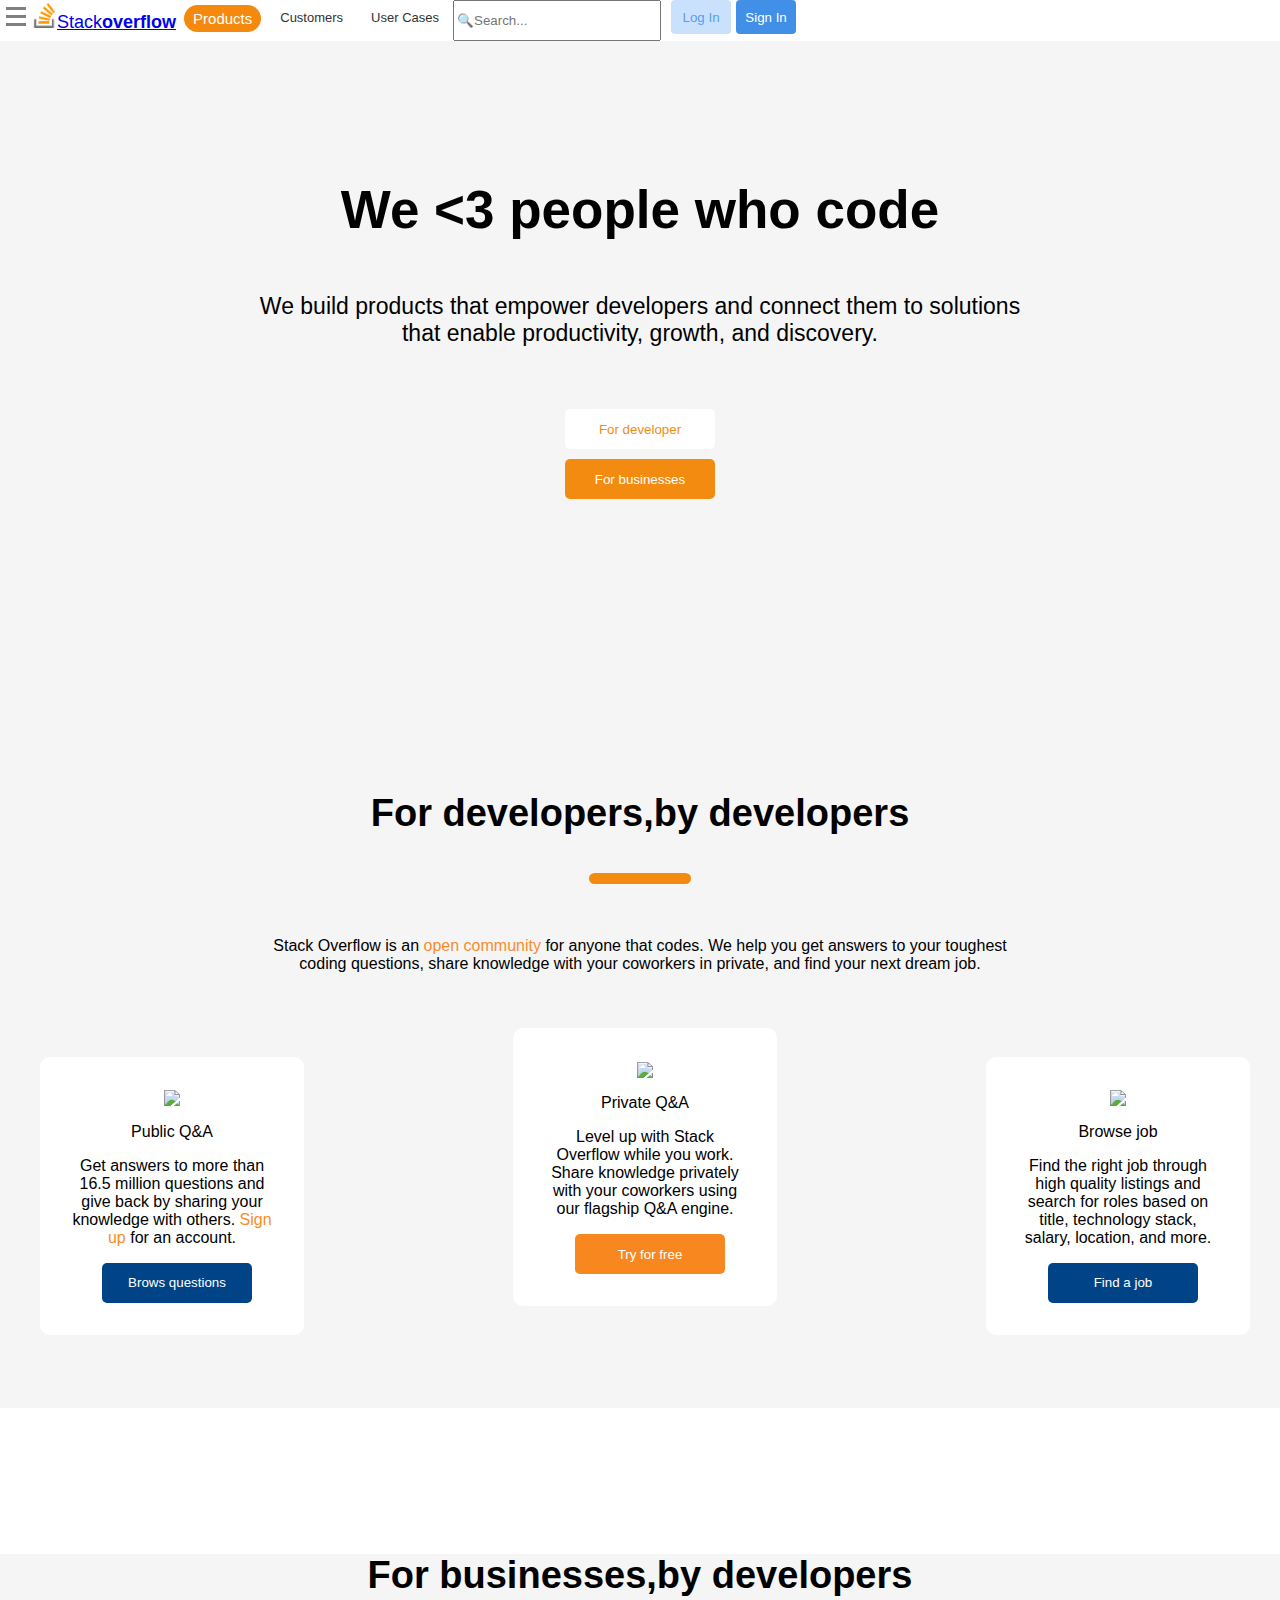
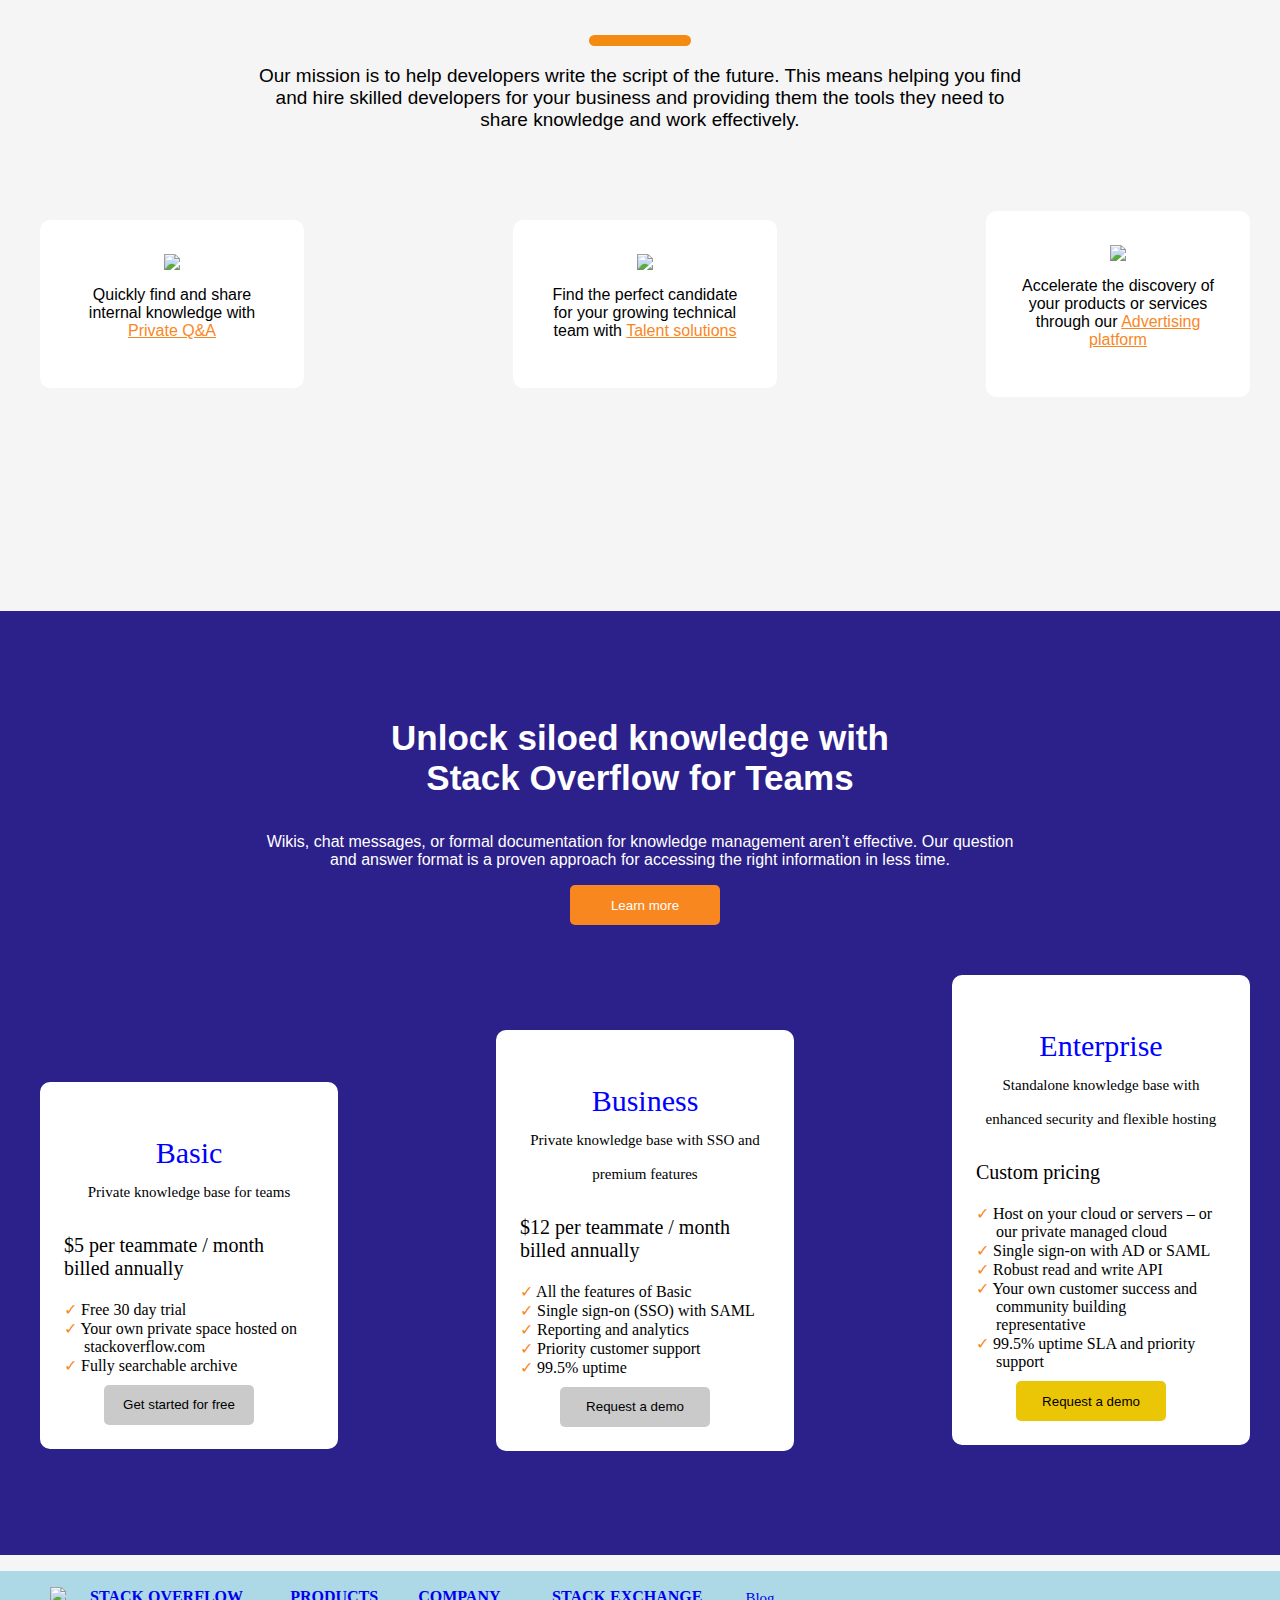
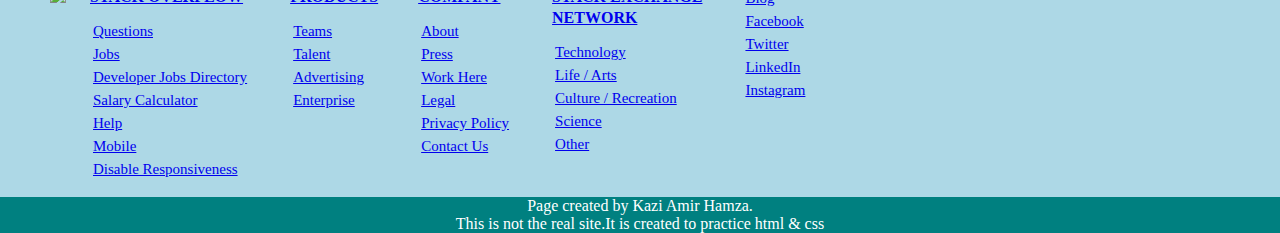
==== index.html @ 3343ac5b "Update and rename stack_overflow_with_internal_css.html to index.html" ====
<!DOCTYPE html>
<html>
 <head>
        <meta charset="utf-8">
        <meta name="apple-mobile-web-app-capable" content="yes">
        <meta content="text/html; charset=utf-8" http-equiv="content-type">
        <meta name="viewport" content="width=device-width, intial-scale=1">
        <title>For Plexus Contest </title>
        <link rel="shortcut icon" href=" ">
		<link rel="stylesheet" href="css/stack-overflow.css">
        
 </head>
 <body>
    <nav>
    <style>
          div {
          width: 10px;
          height: 5px;
          background-color: black;
          margin: 5px 0px;
          }
          div {
          width: 10px;
          height: 5px;
          background-color: black;
          margin: 5px 0px;
          }
          section > div {
          width: 20px;
          height: 3px;
          background-color: gray;
          margin: 5px 0pxs;
          }
    </style>
      <ol id="list-1">
	      <li><button id="button1" style="background-color: white;"><section><div></div><div></div><div></div></section></button></li>
          <li id="a"><a class="img-1" href="https://stackoverflow.com"><span><img width="25px" height="25px" src="[data-uri]">Stack<b>overflow</b></a></li>
          <li><a href="https://stackoverflow.com/#"><button id="b" class="button" style="background-color: #F5890D; color: white;">Products</button></a></li>
          <li><a href="https://stackoverflow.com/teams/customers"><button id="c" class="button" style="background-color: white; color: #313333;">Customers</button></a></li>
          <li><a href="https://stackoverflow.com/teams/use-cases"><button id="d" class="button" style="background-color: white; color:#313333;">User Cases</button></a></li>
          <li><input type="text" placeholder="🔍Search..." name="search" id="e"></li>
          <li><a href="https://stackoverflow.com/users/login?ssrc=head&returnurl=https%3a%2f%2fstackoverflow.com%2f"><button id="f" style="background-color:#C9E1FC; color:#589EF0 ">Log In</button></li>
          <li><a href="https://stackoverflow.com/users/signup?ssrc=head&returnurl=%2fusers%2fstory%2fcurrent"><button id="g" style="background-color:#428FE7; color:white">Sign In</button></a></li>
	   </ol>
     </nav>
    <section  class="bg">
                                    <br><br><br><br><br><br><br>
     <style>
           body, html {
           height: 100%;
           margin: 0;
           }
           .bg {
           background-image: url("background.png");
           background-position: center center;
           background-attachment: fixed;
           width: 100%; 
           background-repeat: no-repeat;
           background-size: cover;
           }
     </style>
   <section>
              <p><b> We <3 people who code</b></p>
    </section>
    <section>
    <section>
              <p id="text-2">We build products that empower developers and connect them to solutions that enable productivity, growth, and discovery.</p>
                                                  <br>
	     <ul class="buttontwo">
		     <li><a href="https://stackoverflow.com/#for-developers"><button  id="button2" style="background-color: white; color:#F48B11;">For developer</button></a></li>
             <li><a href="https://stackoverflow.com/#for-developers"><button id="button2" style="background-color: #F48B11; color: white;">For businesses</button></a></li></ul>
		                              <br><br><br><br><br><br><br>
	 </section>
	 </section>
	 </section>
	 <section><br><br><br><br><br><br>
	 <section>
	        <p align="center" id="text-3"><b>For developers,by developers</b></p>
	        <p align="center" id="text-4" style="background-color: #F48B11;">-<p>
	        <p align="center" id="text-5">Stack Overflow is an <span class="color1">open community</span> for anyone that codes. We help you get answers to your toughest coding questions, share knowledge with your coworkers in private, and find your next dream job.</p>		
	 </section>
	 <section> 
        <ul id="pricing">
             <li id="qa" class="public">
             <img align="center" width="120px" height="auto" src="https://cdn.sstatic.net/Img/home/public-qa.svg?v=d82acaa7df9f">
             <P class="qa"> Public Q&A </p>
             <p class="text-6">Get answers to more than 16.5 million questions and give back by sharing your knowledge with others. <span class="color1">Sign up</span> for an account.</p>
             <a href="https://stackoverflow.com/questions"><button  id="button4" style="background-color: #004487; color: white;">Brows questions</button></a></li>
       
	         <li id="qa" class="private">
             <img align="center" width="120px" height="auto" src="https://cdn.sstatic.net/Img/home/private-qa.svg?v=2c1de180b6d7">
             <P class="qa"> Private Q&A </p>
             <p class="text-6">Level up with Stack Overflow while you work. Share knowledge privately with your coworkers using our flagship Q&A engine.</p>
             <a href="https://stackoverflow.com/teams"><button  id="button4" style="background-color: #F9871F; color: white;">Try for free</button></a></li>
       
	         <li id="qa" class="browse-job">
             <img align="center" width="120px" height="auto" src="https://cdn.sstatic.net/Img/home/jobs.svg?v=931d6c0863ee">
             <P class="qa"> Browse job</p>
             <p class="text-6">Find the right job through high quality listings and search for roles based on title, technology stack, salary, location, and more.</p>
             <a href="https://stackoverflow.com/jobs"><button  id="button4" style="background-color: #004487; color: white;">Find a job</button></a></li>
        </ul>    
	  </section>
                                                <br><br><br>
      </section>
                                           <br><br><br><br><br><br>
      <section>
	     <p align="center" id="text-3"><b>For businesses,by developers</b></p>
	     <p align="center" id="text-4" style="background-color: #F48B11;">-</p>
         <p align="center" id="text-6">Our mission is to help developers write the script of the future. This means helping you find and hire skilled developers for your business and providing them the tools they need to share knowledge and work effectively.</p>
	  <section>
           <ul id="pricing">
           
		   <li id="qa" class="public">
           <img align="center" width="90px" height="auto" src="https://cdn.sstatic.net/Img/home/private-questions.svg?v=a4f1cfb08f7e">
           <p class="text-6">Quickly find and share internal knowledge with
           <a style="color: #F9871F;" href="https://stackoverflow.com/teams"> Private Q&A </a></p></li>
	       
		   <li id="qa" class="private-bz">
           <img align="center" width="90px" height="auto" src="https://cdn.sstatic.net/Img/home/find-candidate.svg?v=9099aa106ad3">
            <p class="text-6">Find the perfect candidate for your growing technical team with 
            <a style="color: #F9871F;" href="https://stackoverflow.com/talent/en">Talent solutions</a></p></li>  
	        
			<li id="qa" class="browse-job">
            <img align="center" width="90px" height="auto" src="https://cdn.sstatic.net/Img/home/accelerate.svg?v=9d4c2786ff02">
            <p class="text-6">Accelerate the discovery of your products or services through our 
            <a style="color: #F9871F;" href="https://stackoverflow.com/advertising">Advertising platform</a></p></li>
        </ul>  
   </section><br><br><br><br><br><br><br><br><br><br><br>
   <section id="price">
	                                             <br><br><br><br>
	         <p class="main">Unlock siloed knowledge with<br> Stack Overflow for Teams</p>
	         <p class="sub-main">Wikis, chat messages, or formal documentation for knowledge management aren’t effective. Our question and answer format is a proven approach for accessing the right information in less time.</p>
	         <a href="https://stackoverflow.com/teams"><button  id="button4" style="background-color: #F9871F; color: white;">Learn more</button></a>
     <ul id="pricing">
	    <ol id="text-10" class="basic">
	         <p align="center" id="text-7">Basic<br>
	            <span align="center" id="text-8">Private knowledge base for teams</span></p>
	         <p align="center" id="text-9">$5 per teammate / month<br>  billed annually</p>
	          <li><span style="color: #F9871F;">✓</span> Free 30 day trial</li>
	          <li><span style="color: #F9871F;">✓</span> Your own private space hosted on<br><span style="color:white;">---</span> stackoverflow.com</li>
	          <li><span style="color: #F9871F;">✓</span> Fully searchable archive</li>
	        <a href="https://stackoverflow.com/teams#get-started"><button  id="button5" style=" align-item: center; border: 3px; border-color: lightblue;background-color: #CACACA; color: black;">Get started for free</button></a>
         </ol>
	     <ol id="text-10" class="business">
	      <p align="center" id="text-7">Business<br>
	            <span align="center" id="text-8">Private knowledge base with SSO and premium features</span></p>
	      <p align="center" id="text-9">$12 per teammate / month<br> billed annually</p>
	         <li><span style="color: #F9871F;">✓</span> All the features of Basic</li>
	         <li><span style="color: #F9871F;">✓</span> Single sign-on (SSO) with SAML</li>
	         <li><span style="color: #F9871F;">✓</span> Reporting and analytics</li>
	         <li><span style="color: #F9871F;">✓</span> Priority customer support</li>
	         <li><span style="color: #F9871F;">✓</span> 99.5% uptime</li>
	      <a href="https://stackoverflow.com/teams#get-started"><button  id="button5" style=" align-item: center; border: 3px; border-color: lightblue;background-color: #CACACA; color: black;">Request a demo</button></a>
         </ol>
	     <ol id="text-10" class="enterprise">
	      <p align="center" id="text-7">Enterprise<br>
	     <span align="center" id="text-8">Standalone knowledge base with enhanced security and flexible hosting</span></p>
	      <p align="center" id="text-9">Custom pricing</p>
	        <li><span style="color: #F9871F;">✓</span> Host on your cloud or servers – or<br><span style="color:white;">---</span> our private managed cloud</li>
	        <li><span style="color: #F9871F;">✓</span> Single sign-on with AD or SAML</li>
        	<li><span style="color: #F9871F;">✓</span> Robust read and write API</li>
	        <li><span style="color: #F9871F;">✓</span> Your own customer success and<br><span style="color:white;">---</span> community building<br><span style="color: white;;">---</span> representative</li>
	        <li><span style="color: #F9871F;">✓</span> 99.5% uptime SLA and priority<br><span style="color:white;">---</span> support</li>
	        <a href="https://stackoverflow.com/teams#get-started"><button  id="button5" style=" align-item: center; border: 3px; border-color: lightblue;background-color: #EBC606; color: black;">Request a demo</button></a>
          </ol>
	   </ul>
	 </section>
	 <section>
	 <section>
	 <section>
	 <section>
	  <ul id="last" class="good">
	     <li><a href="https://stackoverflow.com/"><img width="30px" src="last-icon.png"</a><li>
	  </ul>
	</section>
	<section>
	  <ul id="last">
	     <li class="last-list-header"><a href="https://stackoverflow.com/">STACK OVERFLOW</a></li>
	     <li class="last-list"><a href="https://stackoverflow.com/questions">Questions</a></li>
	     <li class="last-list"><a href="https://stackoverflow.com/jobs">Jobs</a></li>
	     <li class="last-list"><a href="https://stackoverflow.com/jobs/directory/developer-jobs">Developer Jobs Directory</a></li>
	     <li class="last-list"><a href="https://stackoverflow.com/jobs/salary">Salary Calculator</a></li>
	     <li class="last-list"><a href="https://stackoverflow.com/help">Help</a></li>
	     <li class="last-list"><a href="https://stackoverflow.com/?__=1026449001">Mobile</a></li>
	     <li class="last-list"><a href="https://stackoverflow.com/">Disable Responsiveness</a></li>
	  </ul>
   </section>
   <section>
	 <ul id="last">
	     <li class="last-list-header"><a href="https://stackoverflow.com/?products">PRODUCTS</a></li>
	     <li class="last-list"><a href="https://stackoverflow.com/teams">Teams</a></li>
	     <li class="last-list"><a href="https://stackoverflow.com/talent/en">Talent</a></li>
	     <li class="last-list"><a href="https://stackoverflow.com/advertising">Advertising</a></li>
	     <li class="last-list"><a href="https://stackoverflow.com/enterprise">Enterprise</a></li>
	 </ul>
   </section>
   <section>
	 <ul id="last">
	     <li class="last-list-header"><a href="https://stackoverflow.com/company">COMPANY</a></li>
	     <li class="last-list"><a href="https://stackoverflow.com/company">About</a></li>
	     <li class="last-list"><a href="https://stackoverflow.com/company/press">Press</a></li>
	     <li class="last-list"><a href="https://stackoverflow.com/company/work-here">Work Here</a></li>
	     <li class="last-list"><a href="https://stackoverflow.com/legal/terms-of-service">Legal</a></li>
	     <li class="last-list"><a href="https://stackoverflow.com/legal/privacy-policy">Privacy Policy</a></li>
	     <li class="last-list"><a href="https://stackoverflow.com/company/contact">Contact Us</a></li>
	 </ul>
   </section>
   <section>
	  <ul id="last">
	     <li class="last-list-header"><a href="https://stackexchange.com/">STACK EXCHANGE <br>NETWORK</a></li>
	     <li class="last-list"><a href="https://stackoverflow.com/#">Technology</a></li>
	     <li class="last-list"><a href="https://stackoverflow.com/#">Life / Arts</a></li>
	     <li class="last-list"><a href="https://stackoverflow.com/#">Culture / Recreation</a></li>
	     <li class="last-list"><a href="https://stackoverflow.com/#">Science</a></li>
	     <li class="last-list"><a href="https://stackoverflow.com/#">Other</a></li>
	  </ul>
	</section>
	<section>
	  <ul id="last">
	     <li class="last-list"><a href="https://stackoverflow.blog/?blb=1">Blog</a></li>
	     <li class="last-list"><a href="https://www.facebook.com/officialstackoverflow/">Facebook</a></li>
	     <li class="last-list"><a href="https://twitter.com/stackoverflow">Twitter</a></li>
	     <li class="last-list"><a href="https://www.linkedin.com/checkpoint/challengesV2/AQGbjkJAWf4HFQAAAXKmmPeByouNM3AJgGF6tTmCAcLakKCoCs8U2hQqcZT9ISYme5VgnIm-NFNCBq9nj5Kg6gbGVGweWtjNPw">LinkedIn</a></li>
	     <li class="last-list"><a href="https://www.instagram.com/thestackoverflow/">Instagram</a></li>
	  </ul> 
	</section>
    </section>
	</section>
	</section>
 </body>
 <footer style="background-color: teal; color: white; text-align:center;">
 Page created by Kazi Amir Hamza.<br>
 This is not the real site.It is created to practice html & css
 </footer>
 <style>
 body > section > section> p {
    font-weight: 700;
	text-align:center;
	font-size: 53px;
	font-family: Arial,"Helvetica Neue",Helvetica,sans-serif;
}
.color1{
	color: #F88D2C;
}
#qa {
	height: auto;
	background-color: #fff;
	font-family: Arial,"Helvetica Neue",Helvetica,sans-serif;
	border-radius: 10px;
	width: 200px;
	text-align:center;
	display: inline-block;
}
body >section> section > ul {
	display: flex;
	list-style: none;
	justify-content: space-between;
	align-items: center;
    box-sizing: inherit;
	margin-right: 30px;
	margin-top: 50px;
}
body >section{
	background-color: #F5F5F5;
}
.public{
	
	 padding: 32px;
	 margin-top: 30px;
}
.private{
	 padding: 32px;
	 margin-bottom: 32px;
	 margin-top:5px;
}
.browse-job{
	 padding: 32px;	
	 margin-top: 30px;
}
#forbiz{
	display: flex;
	list-style: none;
	background-color: white;
	border-color: red;
	border: 5px;
	justify-content: space-between;
	align-items: center;
    box-sizing: inherit;
	margin-right: 30px;
	margin-top: 50px;
	margin-left: 20px;
	margin-bottom: 50px;
}
 body> section> ul{
	display: flex;
	list-style: none;
	justify-content: space-between;
	align-items: center;
    box-sizing: inherit;
	margin-right: 30px;
	margin-top: 50px;
	background-color: #DFDBD8;
	flex-direction: column;
}
#new{
	text-align:center;
	width: 200px;
}
.private-bz{
	 padding: 32px;
	 margin-top: 30px;
}
#price{
	background-color: #2C208B;
	color: white;
	text-align: center;
	
}
.main{
	font-size:  35px;
    font-family: 'Source Sans Pro',sans-serif;
}
.sub-main{
	font-size:17px;
	font: inherit;
	font-family: 'Source Sans Pro',sans-serif;
	padding:0% 20%;
}
#pricing{
	list-style: none;
	display: flex;
	justify-content: spce-between;
	flex-flow: row wrap;
	align-items: center;
}
.basic{
	margin-right:2px;
}
.business{
	margin: 0px 2px 0px 2px;
	margin-bottom: 60px;
	margin-top: 10px;
}
.enterprise{
	margin-left: 2px;
	margin-bottom: 110px;
	background-color: #3237F8;
	color: white;
}
#last{
	list-style: none;
	color: #848d95;
}
.last{
	list-style:none;
	display: flex;
}
body>section>section>section>section>ul{
    text-decoration: none;
	display: flex;
	justify-content: space-between;
	background-color:;
	color: #B7B7B7;
}
body>section>section>section>section{
	display: flex;
	flex-flow: row wrap;
	background-color:lightblue;
}
.last-list{
	padding: 3px;
	font-size: 15px;
}
.last-list-header{
	text-transform: uppercase;
    font-weight: bold;
    margin-bottom: 12px;
    color: #bbc0c4;
    line-height: 1.30769231;
    max-width: 230px;
}
#button1{
	border: 0px;
	width: 24px;
	height: 14px;
	cursor: pointer;
}
#button4{
	border: 3px;
	border-radius: 5px;
	border-color: #F48B11;
	width: 150px;
	height: 40px;
	margin-left: 10px;
    cursor: pointer;
}
#button5{
	border: 3px;
	border-radius: 5px;
	border-color: #F48B11;
	width: 150px;
	height: 40px;
	margin-left: 10px;
    cursor: pointer;
	align-items: center;
	margin-top: 10px;
	margin-left: 40px;
	padding: opx 10px;
}
.button{
	 text-align: center;
	 font-size: 16px; 
	 margin: 5px;
}
.developer {
	background-color: white;
	border: 1px;
	padding-top: 12px;
	padding-bottom: 12px;
}
.business {
	background-color: #DF6E07; 
}
#c{
	 margin: 5px;
	 border: 0px;
	 border-radius: 20px;
	 padding: 5px 9px;
	 cursor: pointer;
	 font-size: 13px;	 
 }
 #d{
     margin: 5px;
	 border: 0px;
	 border-radius: 20px;
	 padding: 5px 9px;
	 cursor: pointer;
	 font-size: 13px;	
 }
 #e{
	 margin: 0px;
     margin-right: 10px;
	 cursor: text;
	 width: 200px;
	 height: 35px; 
 }
#f{
	 width: 60px;
	 height: 34px;
	 border: 2px;
	 float: left;
	 border-radius: 4px;
}
 #g{
	 width: 60px;
	 height: 34px;
	 border: 2px;
	 border-color: #16A8BE;
	 border-radius: 4px;
	 margin-left: 5px;
	 float: left;
}
 #a{
	 margin-left: 5px;
	 display: flex;
	 font-family: Arial,"Helvetica Neue",Helvetica,sans-serif;
	 font-size: 18px;
     text-align: center;
	 padding: 3px;
 }
 #b{
	 margin: 5px;
	 border: 0px;
	 border-radius: 20px;
	 padding: 5px 9px;
	 cursor: pointer;
	 font-size: 15px;
 }
 .good{
	margin-left: 10px;
	width: 0px;
}
#text-2 {
	font-size: 23px;
	text-align: center;
	font-family: Arial,"Helvetica Neue",Helvetica,sans-serif;
	padding:0% 20%;
}
#text-3{
	font-size: 38px;
	font-family:  Arial,"Helvetica Neue",Helvetica,sans-serif;
}
#text-4{
	font-size: 10px;
	color: #F48B11;
	margin-left:46%;
	margin-right:46%;
	border-radius: 10px;
}
#text-5{
	font-size: 18px;
	font: inherit;
	font-family: 'Source Sans Pro',sans-serif;
	padding:0% 20%;
}
.text-6{
	font-size: 16px; 
}
#text-6{
	font-size: 19px;
	font-family: 'Source Sans Pro',sans-serif;
	padding:0% 20%;
}
#text-7{
	font-size: 30px;
	font-family: 'Roboto Slab Bold',serif;
	color: blue;
}
#text-8{
	font-size: 15px;
	font-family: 'Roboto Slab Bold',serif;
	color: black;
}
#text-9{
	font-size: 20px;
	font-family: 'Roboto Slab Bold',serif;
	color: black;
	text-align:left;
	margin-top: 0px;
}
#text-10{
	background-color: white;
	color: black;
	list-style: none;
	text-align:left;
	width: 250px;
	border-radius: 10px;
	padding: 24px;
}
.qa{
	font-size: 24spx;
}
body > nav > ol{
	 list-style-type: none;
     margin: 0;
     padding: 0;
     overflow: hidden;
     justify-content:space-between;  
}
 nav > ol > li{
	float: left;
 }
 nav> li> a {
     display: block;
     color: white;
     text-align: center;
     padding: 14px 16px;
     text-decoration: none;
 }
 nav{
	 background-color:  white;
	 position: fixed;
	 overflow: hidden;
	 top: o;
	 width:100%;
	 height: auto;
	 margin-top: 0px;
 }
 #list-1{
	 float: left;
 }
#button2{
	border: 3px;
	border-radius: 5px;
	border-color: #F48B11;
	width: 150px;
	height: 40px;
    cursor: pointer;
	margin: 5px;
	align-items: center;
}
.buttontwo {
	align-items: center;
	list-style: none;
    padding:0;
	text-align: center;
}
 </style>
</html>
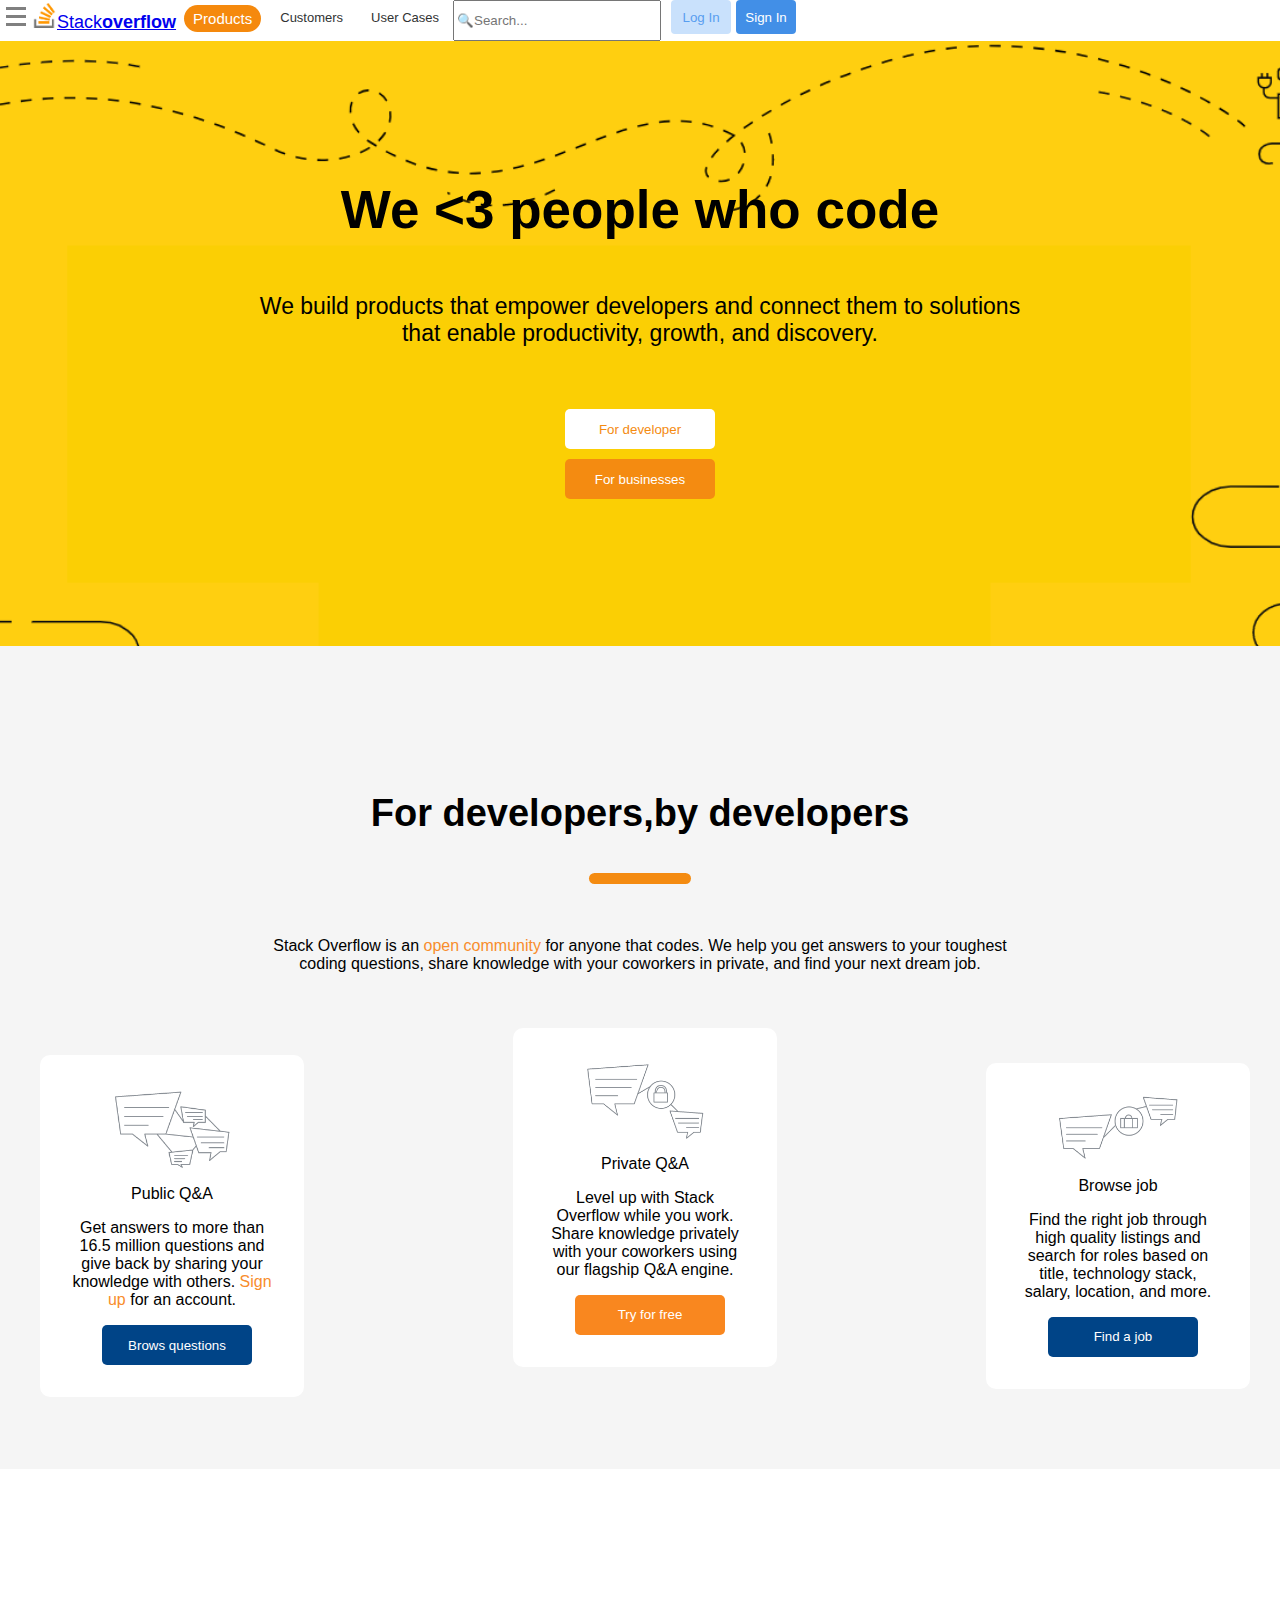
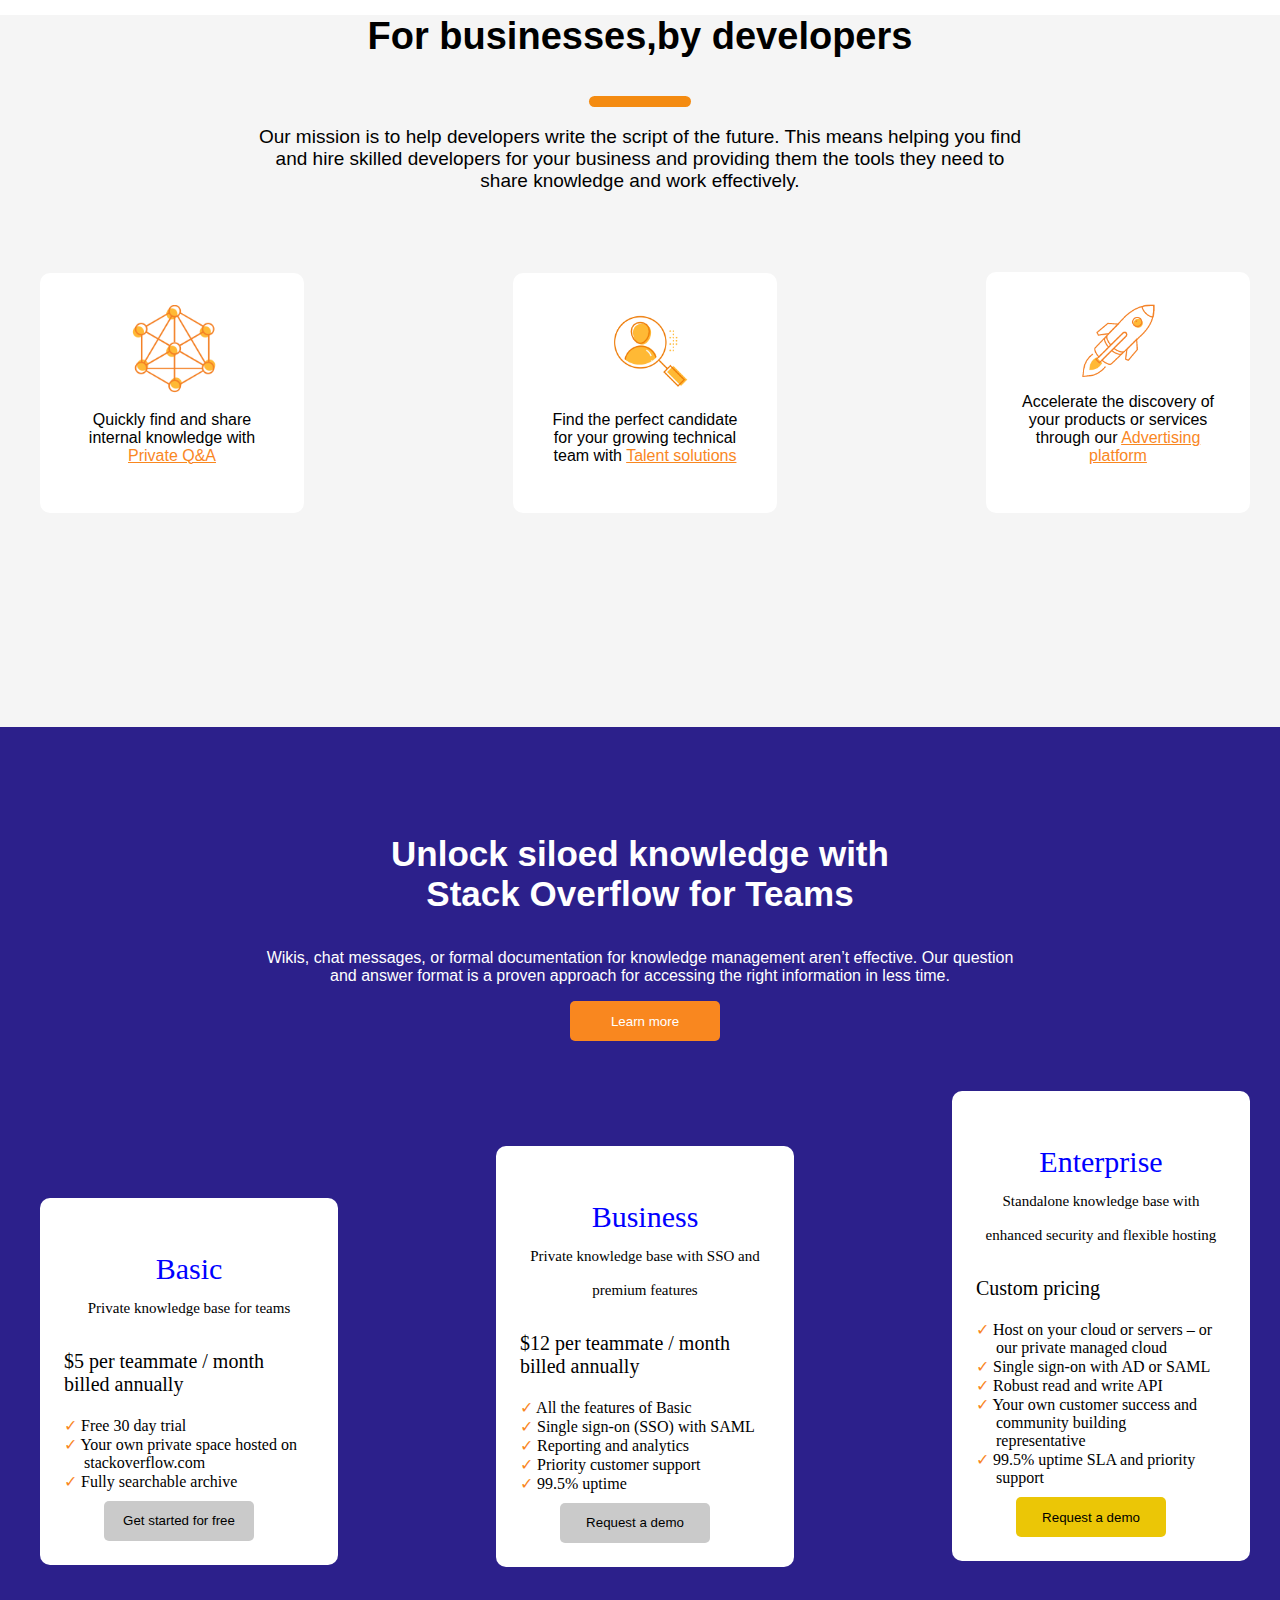
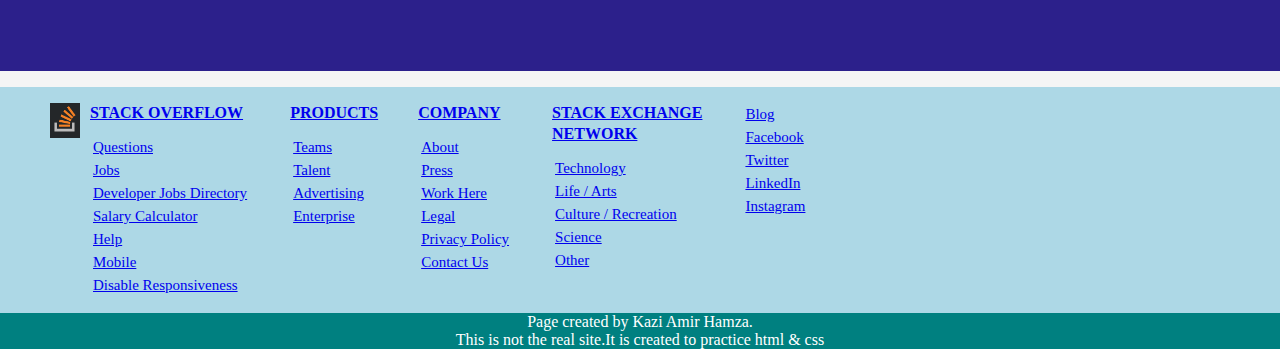
==== commit 55de141c: "Re-upload" ====
--- a/index.html
+++ b/index.html
@@ -5,8 +5,8 @@
         <meta name="apple-mobile-web-app-capable" content="yes">
         <meta content="text/html; charset=utf-8" http-equiv="content-type">
         <meta name="viewport" content="width=device-width, intial-scale=1">
-        <title>For Plexus Contest </title>
-        <link rel="shortcut icon" href=" ">
+        <title>Stack Overflow - Where Developers Learn, Share & Build Careers</title>
+        <link rel="shortcut icon" href="https://cdn.sstatic.net/Sites/stackoverflow/Img/favicon.ico?v=ec617d715196">
 		<link rel="stylesheet" href="css/stack-overflow.css">
         
  </head>
@@ -82,19 +82,19 @@
 	 <section> 
         <ul id="pricing">
              <li id="qa" class="public">
-             <img align="center" width="120px" height="auto" src="https://cdn.sstatic.net/Img/home/public-qa.svg?v=d82acaa7df9f">
+             <img align="center" width="120px" height="auto" src="public-qa.png">
              <P class="qa"> Public Q&A </p>
              <p class="text-6">Get answers to more than 16.5 million questions and give back by sharing your knowledge with others. <span class="color1">Sign up</span> for an account.</p>
              <a href="https://stackoverflow.com/questions"><button  id="button4" style="background-color: #004487; color: white;">Brows questions</button></a></li>
        
 	         <li id="qa" class="private">
-             <img align="center" width="120px" height="auto" src="https://cdn.sstatic.net/Img/home/private-qa.svg?v=2c1de180b6d7">
+             <img align="center" width="120px" height="auto" src="private-qa.png">
              <P class="qa"> Private Q&A </p>
              <p class="text-6">Level up with Stack Overflow while you work. Share knowledge privately with your coworkers using our flagship Q&A engine.</p>
              <a href="https://stackoverflow.com/teams"><button  id="button4" style="background-color: #F9871F; color: white;">Try for free</button></a></li>
        
 	         <li id="qa" class="browse-job">
-             <img align="center" width="120px" height="auto" src="https://cdn.sstatic.net/Img/home/jobs.svg?v=931d6c0863ee">
+             <img align="center" width="120px" height="auto" src="browse-job.png">
              <P class="qa"> Browse job</p>
              <p class="text-6">Find the right job through high quality listings and search for roles based on title, technology stack, salary, location, and more.</p>
              <a href="https://stackoverflow.com/jobs"><button  id="button4" style="background-color: #004487; color: white;">Find a job</button></a></li>
@@ -111,17 +111,17 @@
            <ul id="pricing">
            
 		   <li id="qa" class="public">
-           <img align="center" width="90px" height="auto" src="https://cdn.sstatic.net/Img/home/private-questions.svg?v=a4f1cfb08f7e">
+           <img align="center" width="90px" height="auto" src="private-Q&A.png">
            <p class="text-6">Quickly find and share internal knowledge with
            <a style="color: #F9871F;" href="https://stackoverflow.com/teams"> Private Q&A </a></p></li>
 	       
 		   <li id="qa" class="private-bz">
-           <img align="center" width="90px" height="auto" src="https://cdn.sstatic.net/Img/home/find-candidate.svg?v=9099aa106ad3">
+           <img align="center" width="90px" height="auto" src="talent-solutions.png">
             <p class="text-6">Find the perfect candidate for your growing technical team with 
             <a style="color: #F9871F;" href="https://stackoverflow.com/talent/en">Talent solutions</a></p></li>  
 	        
 			<li id="qa" class="browse-job">
-            <img align="center" width="90px" height="auto" src="https://cdn.sstatic.net/Img/home/accelerate.svg?v=9d4c2786ff02">
+            <img align="center" width="90px" height="auto" src="advertising-platform.png">
             <p class="text-6">Accelerate the discovery of your products or services through our 
             <a style="color: #F9871F;" href="https://stackoverflow.com/advertising">Advertising platform</a></p></li>
         </ul>  
@@ -232,358 +232,4 @@
  Page created by Kazi Amir Hamza.<br>
  This is not the real site.It is created to practice html & css
  </footer>
- <style>
- body > section > section> p {
-    font-weight: 700;
-	text-align:center;
-	font-size: 53px;
-	font-family: Arial,"Helvetica Neue",Helvetica,sans-serif;
-}
-.color1{
-	color: #F88D2C;
-}
-#qa {
-	height: auto;
-	background-color: #fff;
-	font-family: Arial,"Helvetica Neue",Helvetica,sans-serif;
-	border-radius: 10px;
-	width: 200px;
-	text-align:center;
-	display: inline-block;
-}
-body >section> section > ul {
-	display: flex;
-	list-style: none;
-	justify-content: space-between;
-	align-items: center;
-    box-sizing: inherit;
-	margin-right: 30px;
-	margin-top: 50px;
-}
-body >section{
-	background-color: #F5F5F5;
-}
-.public{
-	
-	 padding: 32px;
-	 margin-top: 30px;
-}
-.private{
-	 padding: 32px;
-	 margin-bottom: 32px;
-	 margin-top:5px;
-}
-.browse-job{
-	 padding: 32px;	
-	 margin-top: 30px;
-}
-#forbiz{
-	display: flex;
-	list-style: none;
-	background-color: white;
-	border-color: red;
-	border: 5px;
-	justify-content: space-between;
-	align-items: center;
-    box-sizing: inherit;
-	margin-right: 30px;
-	margin-top: 50px;
-	margin-left: 20px;
-	margin-bottom: 50px;
-}
- body> section> ul{
-	display: flex;
-	list-style: none;
-	justify-content: space-between;
-	align-items: center;
-    box-sizing: inherit;
-	margin-right: 30px;
-	margin-top: 50px;
-	background-color: #DFDBD8;
-	flex-direction: column;
-}
-#new{
-	text-align:center;
-	width: 200px;
-}
-.private-bz{
-	 padding: 32px;
-	 margin-top: 30px;
-}
-#price{
-	background-color: #2C208B;
-	color: white;
-	text-align: center;
-	
-}
-.main{
-	font-size:  35px;
-    font-family: 'Source Sans Pro',sans-serif;
-}
-.sub-main{
-	font-size:17px;
-	font: inherit;
-	font-family: 'Source Sans Pro',sans-serif;
-	padding:0% 20%;
-}
-#pricing{
-	list-style: none;
-	display: flex;
-	justify-content: spce-between;
-	flex-flow: row wrap;
-	align-items: center;
-}
-.basic{
-	margin-right:2px;
-}
-.business{
-	margin: 0px 2px 0px 2px;
-	margin-bottom: 60px;
-	margin-top: 10px;
-}
-.enterprise{
-	margin-left: 2px;
-	margin-bottom: 110px;
-	background-color: #3237F8;
-	color: white;
-}
-#last{
-	list-style: none;
-	color: #848d95;
-}
-.last{
-	list-style:none;
-	display: flex;
-}
-body>section>section>section>section>ul{
-    text-decoration: none;
-	display: flex;
-	justify-content: space-between;
-	background-color:;
-	color: #B7B7B7;
-}
-body>section>section>section>section{
-	display: flex;
-	flex-flow: row wrap;
-	background-color:lightblue;
-}
-.last-list{
-	padding: 3px;
-	font-size: 15px;
-}
-.last-list-header{
-	text-transform: uppercase;
-    font-weight: bold;
-    margin-bottom: 12px;
-    color: #bbc0c4;
-    line-height: 1.30769231;
-    max-width: 230px;
-}
-#button1{
-	border: 0px;
-	width: 24px;
-	height: 14px;
-	cursor: pointer;
-}
-#button4{
-	border: 3px;
-	border-radius: 5px;
-	border-color: #F48B11;
-	width: 150px;
-	height: 40px;
-	margin-left: 10px;
-    cursor: pointer;
-}
-#button5{
-	border: 3px;
-	border-radius: 5px;
-	border-color: #F48B11;
-	width: 150px;
-	height: 40px;
-	margin-left: 10px;
-    cursor: pointer;
-	align-items: center;
-	margin-top: 10px;
-	margin-left: 40px;
-	padding: opx 10px;
-}
-.button{
-	 text-align: center;
-	 font-size: 16px; 
-	 margin: 5px;
-}
-.developer {
-	background-color: white;
-	border: 1px;
-	padding-top: 12px;
-	padding-bottom: 12px;
-}
-.business {
-	background-color: #DF6E07; 
-}
-#c{
-	 margin: 5px;
-	 border: 0px;
-	 border-radius: 20px;
-	 padding: 5px 9px;
-	 cursor: pointer;
-	 font-size: 13px;	 
- }
- #d{
-     margin: 5px;
-	 border: 0px;
-	 border-radius: 20px;
-	 padding: 5px 9px;
-	 cursor: pointer;
-	 font-size: 13px;	
- }
- #e{
-	 margin: 0px;
-     margin-right: 10px;
-	 cursor: text;
-	 width: 200px;
-	 height: 35px; 
- }
-#f{
-	 width: 60px;
-	 height: 34px;
-	 border: 2px;
-	 float: left;
-	 border-radius: 4px;
-}
- #g{
-	 width: 60px;
-	 height: 34px;
-	 border: 2px;
-	 border-color: #16A8BE;
-	 border-radius: 4px;
-	 margin-left: 5px;
-	 float: left;
-}
- #a{
-	 margin-left: 5px;
-	 display: flex;
-	 font-family: Arial,"Helvetica Neue",Helvetica,sans-serif;
-	 font-size: 18px;
-     text-align: center;
-	 padding: 3px;
- }
- #b{
-	 margin: 5px;
-	 border: 0px;
-	 border-radius: 20px;
-	 padding: 5px 9px;
-	 cursor: pointer;
-	 font-size: 15px;
- }
- .good{
-	margin-left: 10px;
-	width: 0px;
-}
-#text-2 {
-	font-size: 23px;
-	text-align: center;
-	font-family: Arial,"Helvetica Neue",Helvetica,sans-serif;
-	padding:0% 20%;
-}
-#text-3{
-	font-size: 38px;
-	font-family:  Arial,"Helvetica Neue",Helvetica,sans-serif;
-}
-#text-4{
-	font-size: 10px;
-	color: #F48B11;
-	margin-left:46%;
-	margin-right:46%;
-	border-radius: 10px;
-}
-#text-5{
-	font-size: 18px;
-	font: inherit;
-	font-family: 'Source Sans Pro',sans-serif;
-	padding:0% 20%;
-}
-.text-6{
-	font-size: 16px; 
-}
-#text-6{
-	font-size: 19px;
-	font-family: 'Source Sans Pro',sans-serif;
-	padding:0% 20%;
-}
-#text-7{
-	font-size: 30px;
-	font-family: 'Roboto Slab Bold',serif;
-	color: blue;
-}
-#text-8{
-	font-size: 15px;
-	font-family: 'Roboto Slab Bold',serif;
-	color: black;
-}
-#text-9{
-	font-size: 20px;
-	font-family: 'Roboto Slab Bold',serif;
-	color: black;
-	text-align:left;
-	margin-top: 0px;
-}
-#text-10{
-	background-color: white;
-	color: black;
-	list-style: none;
-	text-align:left;
-	width: 250px;
-	border-radius: 10px;
-	padding: 24px;
-}
-.qa{
-	font-size: 24spx;
-}
-body > nav > ol{
-	 list-style-type: none;
-     margin: 0;
-     padding: 0;
-     overflow: hidden;
-     justify-content:space-between;  
-}
- nav > ol > li{
-	float: left;
- }
- nav> li> a {
-     display: block;
-     color: white;
-     text-align: center;
-     padding: 14px 16px;
-     text-decoration: none;
- }
- nav{
-	 background-color:  white;
-	 position: fixed;
-	 overflow: hidden;
-	 top: o;
-	 width:100%;
-	 height: auto;
-	 margin-top: 0px;
- }
- #list-1{
-	 float: left;
- }
-#button2{
-	border: 3px;
-	border-radius: 5px;
-	border-color: #F48B11;
-	width: 150px;
-	height: 40px;
-    cursor: pointer;
-	margin: 5px;
-	align-items: center;
-}
-.buttontwo {
-	align-items: center;
-	list-style: none;
-    padding:0;
-	text-align: center;
-}
- </style>
-</html>
+</html>--- a/css/stack-overflow.css
+++ b/css/stack-overflow.css
@@ -0,0 +1,353 @@
+body > section > section> p {
+    font-weight: 700;
+	text-align:center;
+	font-size: 53px;
+	font-family: Arial,"Helvetica Neue",Helvetica,sans-serif;
+}
+.color1{
+	color: #F88D2C;
+}
+#qa {
+	height: auto;
+	background-color: #fff;
+	font-family: Arial,"Helvetica Neue",Helvetica,sans-serif;
+	border-radius: 10px;
+	width: 200px;
+	text-align:center;
+	display: inline-block;
+}
+body >section> section > ul {
+	display: flex;
+	list-style: none;
+	justify-content: space-between;
+	align-items: center;
+    box-sizing: inherit;
+	margin-right: 30px;
+	margin-top: 50px;
+}
+body >section{
+	background-color: #F5F5F5;
+}
+.public{
+	
+	 padding: 32px;
+	 margin-top: 30px;
+}
+.private{
+	 padding: 32px;
+	 margin-bottom: 32px;
+	 margin-top:5px;
+}
+.browse-job{
+	 padding: 32px;	
+	 margin-top: 30px;
+}
+#forbiz{
+	display: flex;
+	list-style: none;
+	background-color: white;
+	border-color: red;
+	border: 5px;
+	justify-content: space-between;
+	align-items: center;
+    box-sizing: inherit;
+	margin-right: 30px;
+	margin-top: 50px;
+	margin-left: 20px;
+	margin-bottom: 50px;
+}
+ body> section> ul{
+	display: flex;
+	list-style: none;
+	justify-content: space-between;
+	align-items: center;
+    box-sizing: inherit;
+	margin-right: 30px;
+	margin-top: 50px;
+	background-color: #DFDBD8;
+	flex-direction: column;
+}
+#new{
+	text-align:center;
+	width: 200px;
+}
+.private-bz{
+	 padding: 32px;
+	 margin-top: 30px;
+}
+#price{
+	background-color: #2C208B;
+	color: white;
+	text-align: center;
+	
+}
+.main{
+	font-size:  35px;
+    font-family: 'Source Sans Pro',sans-serif;
+}
+.sub-main{
+	font-size:17px;
+	font: inherit;
+	font-family: 'Source Sans Pro',sans-serif;
+	padding:0% 20%;
+}
+#pricing{
+	list-style: none;
+	display: flex;
+	justify-content: spce-between;
+	flex-flow: row wrap;
+	align-items: center;
+}
+.basic{
+	margin-right:2px;
+}
+.business{
+	margin: 0px 2px 0px 2px;
+	margin-bottom: 60px;
+	margin-top: 10px;
+}
+.enterprise{
+	margin-left: 2px;
+	margin-bottom: 110px;
+	background-color: #3237F8;
+	color: white;
+}
+#last{
+	list-style: none;
+	color: #848d95;
+}
+.last{
+	list-style:none;
+	display: flex;
+	text-decoration: none;
+}
+body>section>section>section>section>ul{
+    text-decoration: none;
+	display: flex;
+	justify-content: space-between;
+	background-color:;
+	color: #B7B7B7;
+}
+body>section>section>section>section{
+	display: flex;
+	flex-flow: row wrap;
+	background-color:lightblue;
+}
+.last-list{
+	padding: 3px;
+	font-size: 15px;
+}
+.last-list-header{
+	text-transform: uppercase;
+    font-weight: bold;
+    margin-bottom: 12px;
+    color: #bbc0c4;
+    line-height: 1.30769231;
+    max-width: 230px;
+}
+#button1{
+	border: 0px;
+	width: 24px;
+	height: 14px;
+	cursor: pointer;
+}
+#button4{
+	border: 3px;
+	border-radius: 5px;
+	border-color: #F48B11;
+	width: 150px;
+	height: 40px;
+	margin-left: 10px;
+    cursor: pointer;
+}
+#button5{
+	border: 3px;
+	border-radius: 5px;
+	border-color: #F48B11;
+	width: 150px;
+	height: 40px;
+	margin-left: 10px;
+    cursor: pointer;
+	align-items: center;
+	margin-top: 10px;
+	margin-left: 40px;
+	padding: opx 10px;
+}
+.button{
+	 text-align: center;
+	 font-size: 16px; 
+	 margin: 5px;
+}
+.developer {
+	background-color: white;
+	border: 1px;
+	padding-top: 12px;
+	padding-bottom: 12px;
+}
+.business {
+	background-color: #DF6E07; 
+}
+#c{
+	 margin: 5px;
+	 border: 0px;
+	 border-radius: 20px;
+	 padding: 5px 9px;
+	 cursor: pointer;
+	 font-size: 13px;	 
+ }
+ #d{
+     margin: 5px;
+	 border: 0px;
+	 border-radius: 20px;
+	 padding: 5px 9px;
+	 cursor: pointer;
+	 font-size: 13px;	
+ }
+ #e{
+	 margin: 0px;
+     margin-right: 10px;
+	 cursor: text;
+	 width: 200px;
+	 height: 35px; 
+ }
+#f{
+	 width: 60px;
+	 height: 34px;
+	 border: 2px;
+	 float: left;
+	 border-radius: 4px;
+}
+ #g{
+	 width: 60px;
+	 height: 34px;
+	 border: 2px;
+	 border-color: #16A8BE;
+	 border-radius: 4px;
+	 margin-left: 5px;
+	 float: left;
+}
+ #a{
+	 margin-left: 5px;
+	 display: flex;
+	 font-family: Arial,"Helvetica Neue",Helvetica,sans-serif;
+	 font-size: 18px;
+     text-align: center;
+	 padding: 3px;
+ }
+ #b{
+	 margin: 5px;
+	 border: 0px;
+	 border-radius: 20px;
+	 padding: 5px 9px;
+	 cursor: pointer;
+	 font-size: 15px;
+ }
+ .good{
+	margin-left: 10px;
+	width: 0px;
+}
+#text-2 {
+	font-size: 23px;
+	text-align: center;
+	font-family: Arial,"Helvetica Neue",Helvetica,sans-serif;
+	padding:0% 20%;
+}
+#text-3{
+	font-size: 38px;
+	font-family:  Arial,"Helvetica Neue",Helvetica,sans-serif;
+}
+#text-4{
+	font-size: 10px;
+	color: #F48B11;
+	margin-left:46%;
+	margin-right:46%;
+	border-radius: 10px;
+}
+#text-5{
+	font-size: 18px;
+	font: inherit;
+	font-family: 'Source Sans Pro',sans-serif;
+	padding:0% 20%;
+}
+.text-6{
+	font-size: 16px; 
+}
+#text-6{
+	font-size: 19px;
+	font-family: 'Source Sans Pro',sans-serif;
+	padding:0% 20%;
+}
+#text-7{
+	font-size: 30px;
+	font-family: 'Roboto Slab Bold',serif;
+	color: blue;
+}
+#text-8{
+	font-size: 15px;
+	font-family: 'Roboto Slab Bold',serif;
+	color: black;
+}
+#text-9{
+	font-size: 20px;
+	font-family: 'Roboto Slab Bold',serif;
+	color: black;
+	text-align:left;
+	margin-top: 0px;
+}
+#text-10{
+	background-color: white;
+	color: black;
+	list-style: none;
+	text-align:left;
+	width: 250px;
+	border-radius: 10px;
+	padding: 24px;
+}
+.qa{
+	font-size: 24spx;
+}
+body > nav > ol{
+	 list-style-type: none;
+     margin: 0;
+     padding: 0;
+     overflow: hidden;
+     justify-content:space-between;  
+}
+ nav > ol > li{
+	float: left;
+ }
+ nav> li> a {
+     display: block;
+     color: white;
+     text-align: center;
+     padding: 14px 16px;
+     text-decoration: none;
+ }
+ nav{
+	 background-color:  white;
+	 position: fixed;
+	 overflow: hidden;
+	
+	 width:100%;
+	 height: auto;
+	 margin-top: 0px;
+ }
+ #list-1{
+	 float: left;
+ }
+#button2{
+	border: 3px;
+	border-radius: 5px;
+	border-color: #F48B11;
+	width: 150px;
+	height: 40px;
+    cursor: pointer;
+	margin: 5px;
+	align-items: center;
+}
+.buttontwo {
+	align-items: center;
+	list-style: none;
+    padding:0;
+	text-align: center;
+}